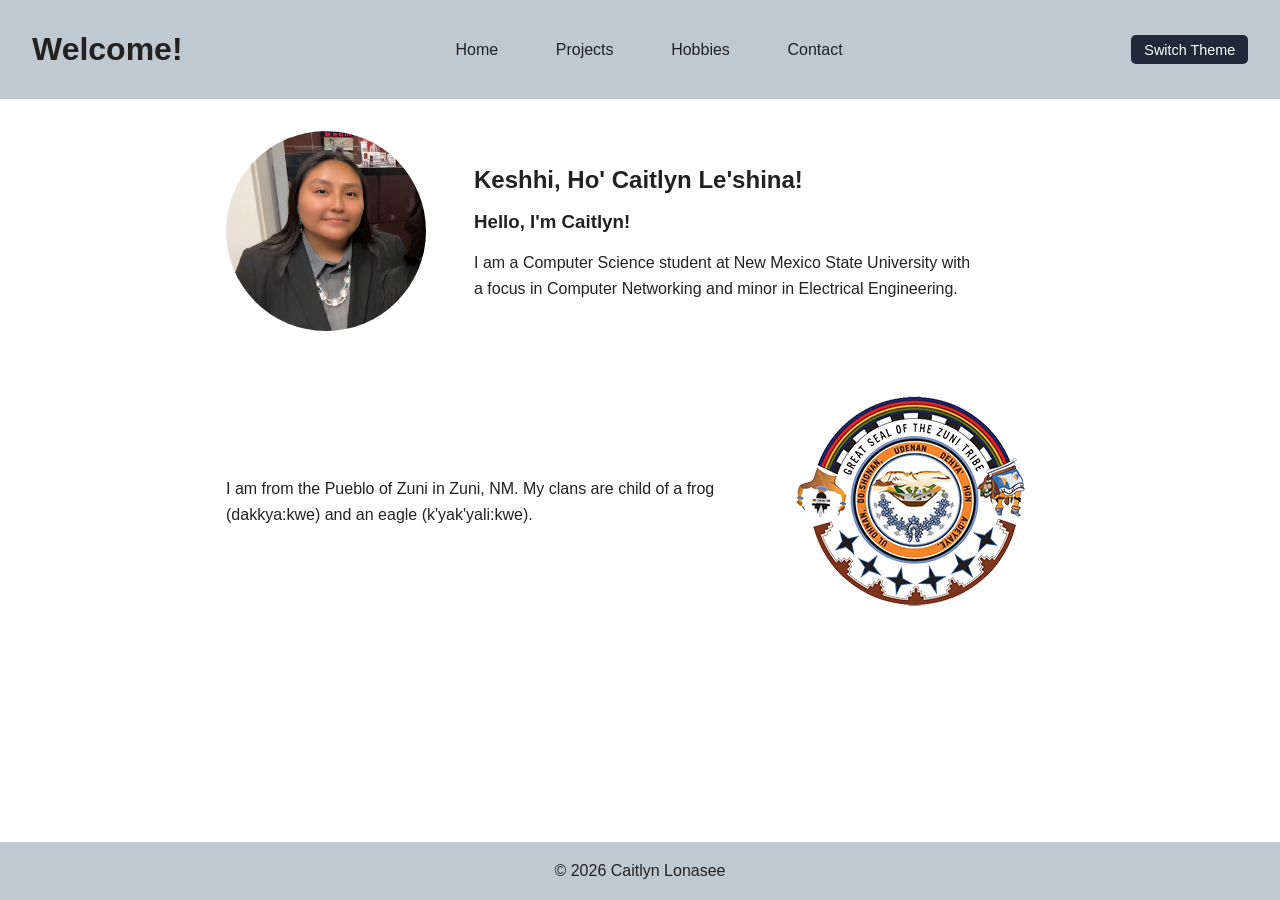
==== index.html @ 331db3bd "Initial commint - personal website" ====
<!-- this is the landing page, the home of all -->
<!-- this holds 'about me' -->
<!doctype html>

<!-- sets language to english -->
<html lang="en">
  <!-- containter for metadata -->
  <head>
    <!-- character encoding -->
    <meta charset="UTF-8" />

    <!-- responsive web design -->
    <meta name="viewport" content="width = device-width, initial-scale = 1.0" />

    <!-- link to main stylesheet -->
    <link rel="stylesheet" href="style.css" />

    <!-- tab title -->
    <title>Caitlyn's Personal Website</title>
  </head>

  <!-- contains visible content of webpage -->
  <body>
    <!-- identifies page -->
    <header class="website-header">
      <!-- Website title -->
      <h1 class="website-title">Welcome!</h1>

      <!-- navigation menu -->
      <nav class="website-nav">
        <!-- unordered list -->
        <ul>
          <!-- the following are links to other pages through -->
          <li><a href="index.html">Home</a></li>
          <li><a href="projects.html">Projects</a></li>
          <li><a href="hobbies.html">Hobbies</a></li>
          <li><a href="contact.html">Contact</a></li>
        </ul>
      </nav>
      <!-- dark mode for extra credit -->
      <button id="theme-toggle" class="theme-button">Switch Theme</button>
    </header>

    <!-- main content area -->
    <main class="content">
      <!-- about section -->
      <section class="intro">
        <!-- image of self-->
         <div class="intro-top">
        <img src="profilePic.jpg" alt="Photo of Me" class="profile-image" />

        <!-- about me bio -->
        <div class="aboutme-text">
          <h2>Keshhi, Ho' Caitlyn Le'shina!</h2>
          <h3>Hello, I'm Caitlyn!</h3>
          <p>
            I am a Computer Science student at New Mexico State University with a focus in
            Computer Networking and minor in Electrical Engineering.
          </p>
        </div>
        </div>
        <!-- zuni -->
         <div class="intro-bottom">
          <div class="aboutme-bottom">
          <p>
            I am from the Pueblo of Zuni in Zuni, NM. My clans are child of a
            frog (dakkya:kwe) and an eagle (k'yak'yali:kwe).
          </p>
          </div>
          <img src="tribalSeal.png" alt="tribal seal" class="second-image">
         </div>
      </section>
    </main>

    <!-- footer -->
    <footer class="website-footer">
      <p>© 2026 Caitlyn Lonasee</p>
    </footer>

    <script>
  const toggleButton = document.getElementById("theme-toggle");

  // Check saved theme on page load
  if (localStorage.getItem("theme") === "dark") {
    document.body.classList.add("dark");
    toggleButton.textContent = "Light Mode";
  }

  toggleButton.onclick = function () {
    document.body.classList.toggle("dark");

    if (document.body.classList.contains("dark")) {
      localStorage.setItem("theme", "dark");
      this.textContent = "Light Mode";
    } else {
      localStorage.setItem("theme", "light");
      this.textContent = "Dark Mode";
    }
  };
</script>


  </body>
</html>
---- style.css ----
* {
  margin: 0;
  padding: 0;
  box-sizing: border-box;
}

/* Base Layout */
body {
  font-family: Arial, Helvetica, sans-serif;
  line-height: 1.6;
  background-color: #ffffff;
  color: #222;

  display: flex;
  flex-direction: column;
  min-height: 100vh; /* keeps footer at bottom */
  transition: background-color 0.3s ease, color 0.3s ease;
}

/* Header & Navigation */
.website-header {
  background-color: #bfc9d1;
  color: #222;
  padding: 1.5rem 2rem;

  display: flex;
  justify-content: space-between;
  align-items: center;
}

.website-title {
  font-size: 2rem;
}

/* Navigation */
.website-nav ul {
  list-style: none;
  display: flex;
}

.website-nav li {
  margin: 0 1rem;
}

.website-nav a {
  color: #222;
  text-decoration: none;
  padding: 0.5rem 0.8rem;
  border-radius: 4px;
  transition: background-color 0.2s ease;
}

.website-nav a:hover {
  background-color: #ffffff;
}

/* Main Content Container */
.content {
  max-width: 1000px;
  margin: 2rem auto;
  padding: 0 1rem;
  flex: 1; /* allows page to grow */
}

/* Home Page Intro Section */
.intro {
  max-width: 1000px;
  margin: 0 auto;
}

/* Top Row (profile + intro text) */
.intro-top {
  display: flex;
  align-items: center;
  gap: 3rem;
}

/* Bottom Row (paragraph + seal image) */
.intro-bottom {
  display: flex;
  align-items: center;
  gap: 3rem;
  margin-top: 3rem;
}

/* Profile Image */
.profile-image {
  width: 200px;
  height: 200px;
  border-radius: 50%;
  object-fit: cover;
}

/* Main intro text */
.aboutme-text,
.aboutme-bottom {
  flex: 1;
  max-width: 500px;
}

.aboutme-text h2 {
  margin-bottom: 0.5rem;
}

.aboutme-text h3 {
  margin-bottom: 0.8rem;
}

/* Secondary Image (Zuni seal) */
.secondary-image {
  width: 200px;
  height: 200px;
  border-radius: 50%;
  object-fit: cover;
}

/* Projects Page */
.projects h2 {
  margin-bottom: 2rem;
  text-align: center;
}

.project-container {
  display: flex;
  gap: 2rem;
  flex-wrap: wrap;
  justify-content: center;
  align-items: stretch; /* makes cards equal height */
}

.project-card {
  background: #e0e0e0;
  padding: 1.5rem;
  border-radius: 8px;
  width: 300px;

  display: flex;
  flex-direction: column;
}

.project-card img {
  width: 100%;
  height: auto;
  object-fit: cover;
  border-radius: 6px;
  margin-bottom: 1rem;
}

/* Hobbies Page */
.hobbies h2 {
  margin-bottom: 2rem;
  text-align: center;
}

.hobbies-container {
  display: flex;
  gap: 2rem;
  flex-wrap: wrap;
  justify-content: center;
}

.hobbies-card {
  background: #e0e0e0;
  padding: 1.5rem;
  border-radius: 8px;
  width: 300px;
  display: flex;
  flex-direction: column;
}

.hobbies-card img {
  width: 100%;
  height: auto;
  object-fit: cover;
  border-radius: 6px;
  margin-bottom: 1rem;
}

/* Contact Page */
.contact {
  max-width: 600px;
  margin: 3rem auto;
  background: #ffffff;
  padding: 2rem;
  border-radius: 10px;
  text-align: center;
}

.contact h2 {
  margin-bottom: 1rem;
}

.contact-info {
  margin-top: 1.5rem;
  line-height: 2;
}

/* Footer */
.website-footer {
  background-color: #bfc9d1;
  color: #222;
  text-align: center;
  padding: 1rem;
  margin-top: 3rem;
}

/* Dark Mode */
.theme-button {
  margin-left: 1rem;
  padding: 0.4rem 0.8rem;
  border: none;
  border-radius: 5px;
  cursor: pointer;
  background-color: #1f2937;
  color: white;
  font-size: 0.9rem;
}

.theme-button:hover {
  opacity: 0.9;
}

body.dark {
  background-color: #111827;
  color: #f3f4f6;
}

body.dark .website-header {
  background-color: #1f2937;
  color: #f3f4f6;
}

body.dark .website-nav a {
  color: #f3f4f6;
}

body.dark .project-card,
body.dark .hobbies-card,
body.dark .contact {
  background-color: #1f2937;
  color: #f3f4f6;
}

body.dark .website-footer {
  background-color: #1f2937;
}


/* Responsive Design */

@media (max-width: 768px) {

  .website-header {
    flex-direction: column;
    text-align: center;
  }

  .website-nav ul {
    flex-direction: column;
  }

  .website-nav li {
    margin: 0.5rem 0;
  }

  .intro-top,
  .intro-bottom {
    flex-direction: column;
    text-align: center;
  }

  .profile-image {
    width: 150px;
    height: 150px;
  }

  .secondary-image {
    width: 180px;
    height: 180px;
  }

  .project-container,
  .hobbies-container {
    flex-direction: column;
    align-items: center;
  }
}
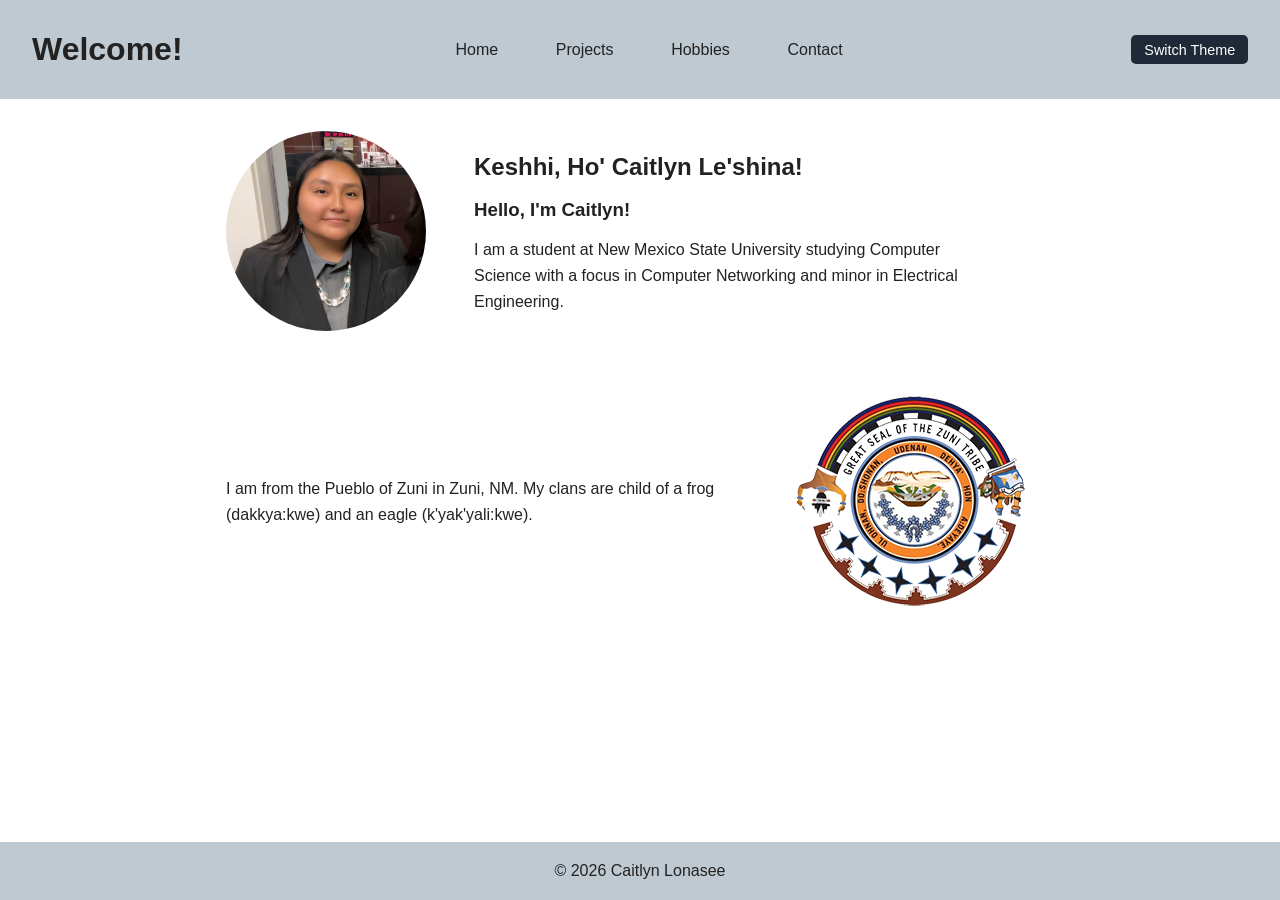
==== commit d713962c: "updated index.html" ====
--- a/index.html
+++ b/index.html
@@ -54,7 +54,7 @@
           <h2>Keshhi, Ho' Caitlyn Le'shina!</h2>
           <h3>Hello, I'm Caitlyn!</h3>
           <p>
-            I am a Computer Science student at New Mexico State University with a focus in
+            I am a student at New Mexico State University studying Computer Science with a focus in
             Computer Networking and minor in Electrical Engineering.
           </p>
         </div>
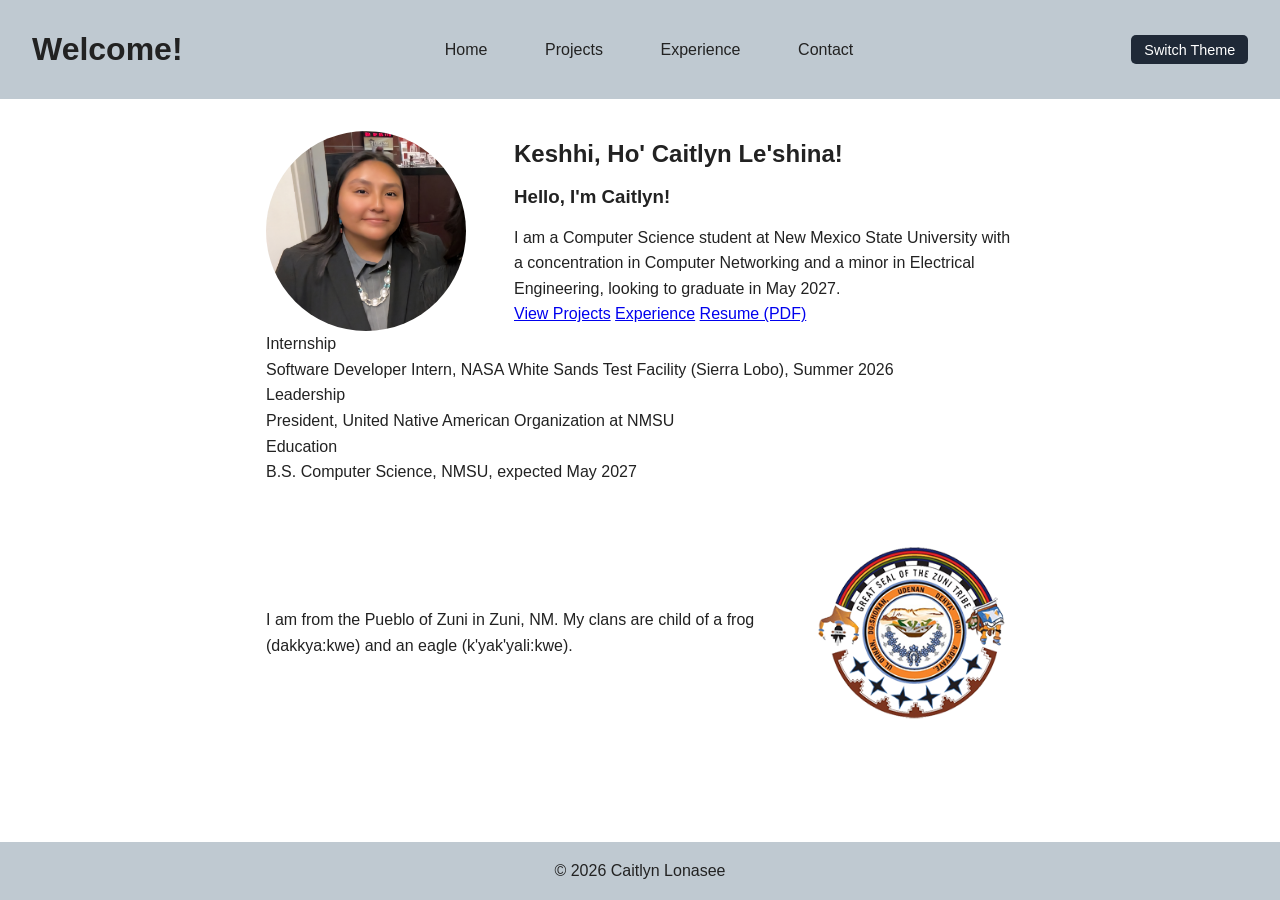
==== commit 0fdc15b9: "website updates pt.1, remove hobbies, new index" ====
--- a/index.html
+++ b/index.html
@@ -11,12 +11,13 @@
 
     <!-- responsive web design -->
     <meta name="viewport" content="width = device-width, initial-scale = 1.0" />
+    <meta name="description" content="Caitlyn Lonasee - Computer Science Student at New Mexico State University (Computer Networking, Minor: Electrical Engineering)"/>
 
     <!-- link to main stylesheet -->
     <link rel="stylesheet" href="style.css" />
 
     <!-- tab title -->
-    <title>Caitlyn's Personal Website</title>
+    <title>Caitlyn Lonasee | Personal Website</title>
   </head>
 
   <!-- contains visible content of webpage -->
@@ -33,11 +34,11 @@
           <!-- the following are links to other pages through -->
           <li><a href="index.html">Home</a></li>
           <li><a href="projects.html">Projects</a></li>
-          <li><a href="hobbies.html">Hobbies</a></li>
+          <li><a href="experience.html">Experience</a></li>
           <li><a href="contact.html">Contact</a></li>
         </ul>
       </nav>
-      <!-- dark mode for extra credit -->
+      <!-- dark mode -->
       <button id="theme-toggle" class="theme-button">Switch Theme</button>
     </header>
 
@@ -54,51 +55,47 @@
           <h2>Keshhi, Ho' Caitlyn Le'shina!</h2>
           <h3>Hello, I'm Caitlyn!</h3>
           <p>
-            I am a student at New Mexico State University studying Computer Science with a focus in
-            Computer Networking and minor in Electrical Engineering.
+            I am a Computer Science student at New Mexico State University with a concentration in Computer Networking and a minor in Electrical Engineering, looking to graduate in May 2027.
           </p>
+        <div class="button-row">
+              <a class="link-button" href="projects.html">View Projects</a>
+              <a class="link-button outline" href="experience.html">Experience</a>
+              <a class="link-button outline" href="Caitlyn_Lonasee_Resume.pdf" target="_blank" rel="noopener">Resume (PDF)</a>
+            </div>
+          </div>
         </div>
+
+        <div class="highlights">
+          <div class="highlight">
+            <span class="highlight-label">Internship</span>
+            <p>Software Developer Intern, NASA White Sands Test Facility (Sierra Lobo), Summer 2026</p>
+          </div>
+          <div class="highlight">
+            <span class="highlight-label">Leadership</span>
+            <p>President, United Native American Organization at NMSU</p>
+          </div>
+          <div class="highlight">
+            <span class="highlight-label">Education</span>
+            <p>B.S. Computer Science, NMSU, expected May 2027</p>
+          </div>
         </div>
-        <!-- zuni -->
-         <div class="intro-bottom">
+
+        <div class="intro-bottom">
           <div class="aboutme-bottom">
-          <p>
-            I am from the Pueblo of Zuni in Zuni, NM. My clans are child of a
-            frog (dakkya:kwe) and an eagle (k'yak'yali:kwe).
-          </p>
+            <p>
+              I am from the Pueblo of Zuni in Zuni, NM. My clans are child of a
+              frog (dakkya:kwe) and an eagle (k'yak'yali:kwe).
+            </p>
           </div>
-          <img src="tribalSeal.png" alt="tribal seal" class="second-image">
-         </div>
+          <img src="tribalSeal.png" alt="Pueblo of Zuni tribal seal" class="secondary-image" />
+        </div>
       </section>
     </main>
 
-    <!-- footer -->
     <footer class="website-footer">
-      <p>© 2026 Caitlyn Lonasee</p>
+      <p>&copy; 2026 Caitlyn Lonasee</p>
     </footer>
 
-    <script>
-  const toggleButton = document.getElementById("theme-toggle");
-
-  // Check saved theme on page load
-  if (localStorage.getItem("theme") === "dark") {
-    document.body.classList.add("dark");
-    toggleButton.textContent = "Light Mode";
-  }
-
-  toggleButton.onclick = function () {
-    document.body.classList.toggle("dark");
-
-    if (document.body.classList.contains("dark")) {
-      localStorage.setItem("theme", "dark");
-      this.textContent = "Light Mode";
-    } else {
-      localStorage.setItem("theme", "light");
-      this.textContent = "Dark Mode";
-    }
-  };
-</script>
-
-
+    <script src="script.js"></script>
   </body>
-</html>
+</html>
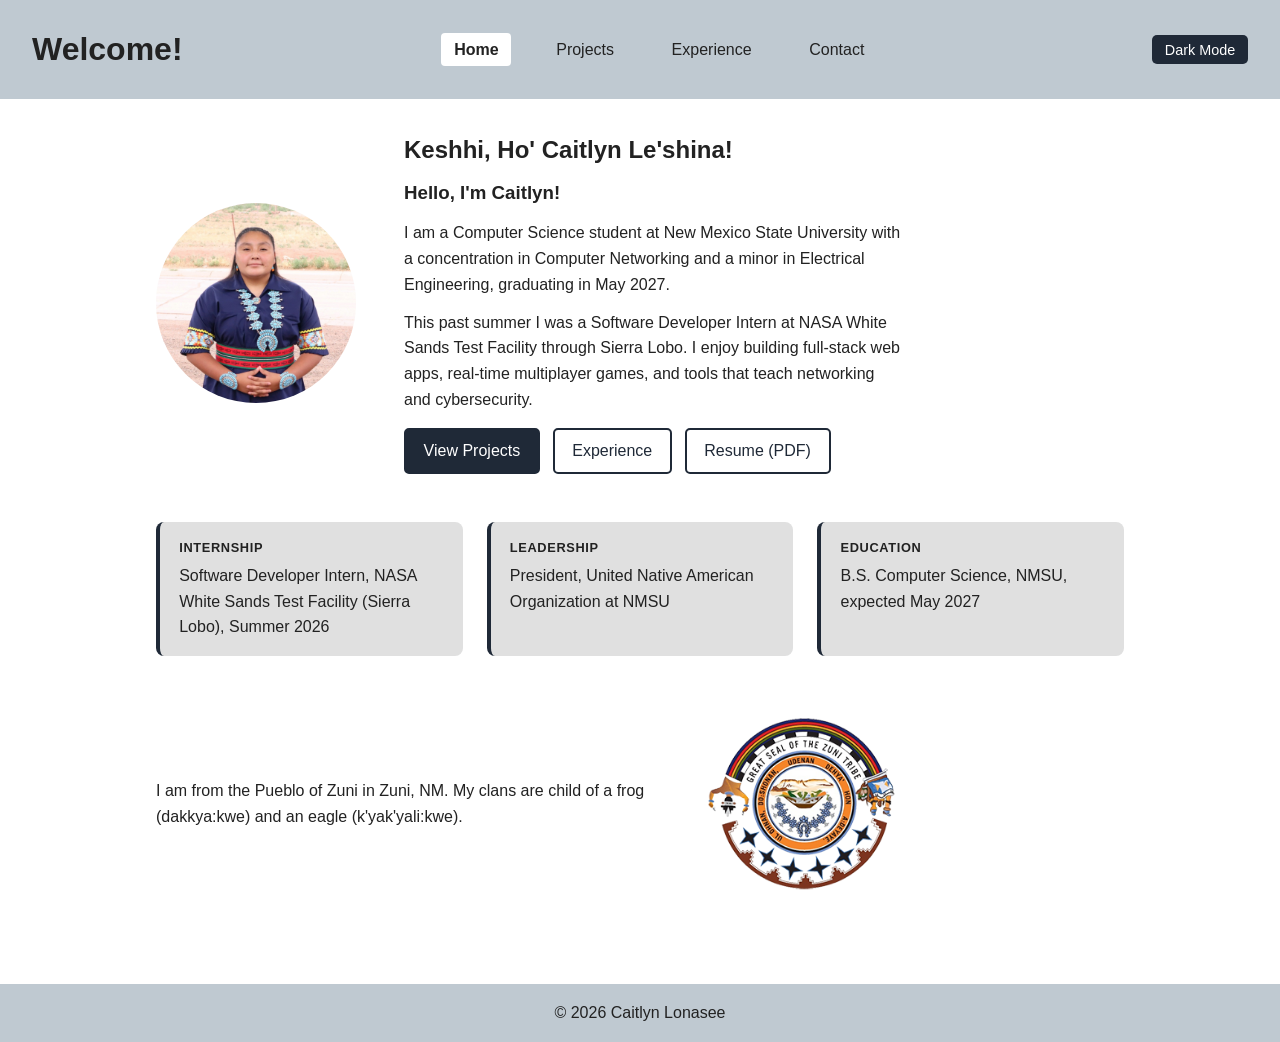
==== commit 6acf7864: "some updates to make website a lil more profesh" ====
--- a/index.html
+++ b/index.html
@@ -1,101 +1,111 @@
-<!-- this is the landing page, the home of all -->
-<!-- this holds 'about me' -->
-<!doctype html>
-
-<!-- sets language to english -->
-<html lang="en">
-  <!-- containter for metadata -->
-  <head>
-    <!-- character encoding -->
-    <meta charset="UTF-8" />
-
-    <!-- responsive web design -->
-    <meta name="viewport" content="width = device-width, initial-scale = 1.0" />
-    <meta name="description" content="Caitlyn Lonasee - Computer Science Student at New Mexico State University (Computer Networking, Minor: Electrical Engineering)"/>
-
-    <!-- link to main stylesheet -->
-    <link rel="stylesheet" href="style.css" />
-
-    <!-- tab title -->
-    <title>Caitlyn Lonasee | Personal Website</title>
-  </head>
-
-  <!-- contains visible content of webpage -->
-  <body>
-    <!-- identifies page -->
-    <header class="website-header">
-      <!-- Website title -->
-      <h1 class="website-title">Welcome!</h1>
-
-      <!-- navigation menu -->
-      <nav class="website-nav">
-        <!-- unordered list -->
-        <ul>
-          <!-- the following are links to other pages through -->
-          <li><a href="index.html">Home</a></li>
-          <li><a href="projects.html">Projects</a></li>
-          <li><a href="experience.html">Experience</a></li>
-          <li><a href="contact.html">Contact</a></li>
-        </ul>
-      </nav>
-      <!-- dark mode -->
-      <button id="theme-toggle" class="theme-button">Switch Theme</button>
-    </header>
-
-    <!-- main content area -->
-    <main class="content">
-      <!-- about section -->
-      <section class="intro">
-        <!-- image of self-->
-         <div class="intro-top">
-        <img src="profilePic.jpg" alt="Photo of Me" class="profile-image" />
-
-        <!-- about me bio -->
-        <div class="aboutme-text">
-          <h2>Keshhi, Ho' Caitlyn Le'shina!</h2>
-          <h3>Hello, I'm Caitlyn!</h3>
-          <p>
-            I am a Computer Science student at New Mexico State University with a concentration in Computer Networking and a minor in Electrical Engineering, looking to graduate in May 2027.
-          </p>
-        <div class="button-row">
-              <a class="link-button" href="projects.html">View Projects</a>
-              <a class="link-button outline" href="experience.html">Experience</a>
-              <a class="link-button outline" href="Caitlyn_Lonasee_Resume.pdf" target="_blank" rel="noopener">Resume (PDF)</a>
-            </div>
-          </div>
-        </div>
-
-        <div class="highlights">
-          <div class="highlight">
-            <span class="highlight-label">Internship</span>
-            <p>Software Developer Intern, NASA White Sands Test Facility (Sierra Lobo), Summer 2026</p>
-          </div>
-          <div class="highlight">
-            <span class="highlight-label">Leadership</span>
-            <p>President, United Native American Organization at NMSU</p>
-          </div>
-          <div class="highlight">
-            <span class="highlight-label">Education</span>
-            <p>B.S. Computer Science, NMSU, expected May 2027</p>
-          </div>
-        </div>
-
-        <div class="intro-bottom">
-          <div class="aboutme-bottom">
-            <p>
-              I am from the Pueblo of Zuni in Zuni, NM. My clans are child of a
-              frog (dakkya:kwe) and an eagle (k'yak'yali:kwe).
-            </p>
-          </div>
-          <img src="tribalSeal.png" alt="Pueblo of Zuni tribal seal" class="secondary-image" />
-        </div>
-      </section>
-    </main>
-
-    <footer class="website-footer">
-      <p>&copy; 2026 Caitlyn Lonasee</p>
-    </footer>
-
-    <script src="script.js"></script>
-  </body>
-</html>+<!doctype html>
+
+<!-- sets language to english -->
+<html lang="en">
+  <head>
+    <meta charset="UTF-8" />
+    <meta name="viewport" content="width=device-width, initial-scale=1.0" />
+    <meta
+      name="description"
+      content="Caitlyn Lonasee - Computer Science student at New Mexico State University (Computer Networking, minor in Electrical Engineering)."
+    />
+    <link rel="stylesheet" href="style.css" />
+    <title>Caitlyn Lonasee | Personal Website</title>
+  </head>
+
+  <body>
+    <header class="website-header">
+      <h1 class="website-title">Welcome!</h1>
+
+      <nav class="website-nav">
+        <ul>
+          <li><a href="index.html" class="active">Home</a></li>
+          <li><a href="projects.html">Projects</a></li>
+          <li><a href="experience.html">Experience</a></li>
+          <li><a href="contact.html">Contact</a></li>
+        </ul>
+      </nav>
+      <!-- dark mode toggle -->
+      <button id="theme-toggle" class="theme-button">Dark Mode</button>
+    </header>
+
+    <main class="content">
+      <section class="intro">
+        <div class="intro-top">
+          <img
+            src="websiteProfilePic.jpg"
+            alt="Photo of Caitlyn Lonasee"
+            class="profile-image"
+          />
+
+          <div class="aboutme-text">
+            <h2>Keshhi, Ho' Caitlyn Le'shina!</h2>
+            <h3>Hello, I'm Caitlyn!</h3>
+            <p>
+              I am a Computer Science student at New Mexico State University
+              with a concentration in Computer Networking and a minor in
+              Electrical Engineering, graduating in May 2027.
+            </p>
+            <p>
+              This past summer I was a Software Developer Intern at NASA White
+              Sands Test Facility through Sierra Lobo. I enjoy building
+              full-stack web apps, real-time multiplayer games, and tools that
+              teach networking and cybersecurity.
+            </p>
+            <div class="button-row">
+              <a class="link-button" href="projects.html">View Projects</a>
+              <a class="link-button outline" href="experience.html"
+                >Experience</a
+              >
+              <a
+                class="link-button outline"
+                href="Caitlyn_Lonasee_Resume.pdf"
+                target="_blank"
+                rel="noopener"
+                >Resume (PDF)</a
+              >
+            </div>
+          </div>
+        </div>
+
+        <div class="highlights">
+          <div class="highlight">
+            <span class="highlight-label">Internship</span>
+            <p>
+              Software Developer Intern, NASA White Sands Test Facility (Sierra
+              Lobo), Summer 2026
+            </p>
+          </div>
+          <div class="highlight">
+            <span class="highlight-label">Leadership</span>
+            <p>President, United Native American Organization at NMSU</p>
+          </div>
+          <div class="highlight">
+            <span class="highlight-label">Education</span>
+            <p>B.S. Computer Science, NMSU, expected May 2027</p>
+          </div>
+        </div>
+
+        <div class="intro-bottom">
+          <div class="aboutme-bottom">
+            <p>
+              I am from the Pueblo of Zuni in Zuni, NM. My clans are child of a
+              frog (dakkya:kwe) and an eagle (k'yak'yali:kwe).
+            </p>
+          </div>
+          <img
+            src="tribalSeal.png"
+            alt="Pueblo of Zuni tribal seal"
+            class="secondary-image"
+          />
+        </div>
+      </section>
+    </main>
+
+    <footer class="website-footer">
+      <p>&copy; 2026 Caitlyn Lonasee</p>
+    </footer>
+
+    <script src="script.js"></script>
+  </body>
+</html>
--- a/style.css
+++ b/style.css
@@ -1,287 +1,471 @@
-* {
-  margin: 0;
-  padding: 0;
-  box-sizing: border-box;
-}
-
-/* Base Layout */
-body {
-  font-family: Arial, Helvetica, sans-serif;
-  line-height: 1.6;
-  background-color: #ffffff;
-  color: #222;
-
-  display: flex;
-  flex-direction: column;
-  min-height: 100vh; /* keeps footer at bottom */
-  transition: background-color 0.3s ease, color 0.3s ease;
-}
-
-/* Header & Navigation */
-.website-header {
-  background-color: #bfc9d1;
-  color: #222;
-  padding: 1.5rem 2rem;
-
-  display: flex;
-  justify-content: space-between;
-  align-items: center;
-}
-
-.website-title {
-  font-size: 2rem;
-}
-
-/* Navigation */
-.website-nav ul {
-  list-style: none;
-  display: flex;
-}
-
-.website-nav li {
-  margin: 0 1rem;
-}
-
-.website-nav a {
-  color: #222;
-  text-decoration: none;
-  padding: 0.5rem 0.8rem;
-  border-radius: 4px;
-  transition: background-color 0.2s ease;
-}
-
-.website-nav a:hover {
-  background-color: #ffffff;
-}
-
-/* Main Content Container */
-.content {
-  max-width: 1000px;
-  margin: 2rem auto;
-  padding: 0 1rem;
-  flex: 1; /* allows page to grow */
-}
-
-/* Home Page Intro Section */
-.intro {
-  max-width: 1000px;
-  margin: 0 auto;
-}
-
-/* Top Row (profile + intro text) */
-.intro-top {
-  display: flex;
-  align-items: center;
-  gap: 3rem;
-}
-
-/* Bottom Row (paragraph + seal image) */
-.intro-bottom {
-  display: flex;
-  align-items: center;
-  gap: 3rem;
-  margin-top: 3rem;
-}
-
-/* Profile Image */
-.profile-image {
-  width: 200px;
-  height: 200px;
-  border-radius: 50%;
-  object-fit: cover;
-}
-
-/* Main intro text */
-.aboutme-text,
-.aboutme-bottom {
-  flex: 1;
-  max-width: 500px;
-}
-
-.aboutme-text h2 {
-  margin-bottom: 0.5rem;
-}
-
-.aboutme-text h3 {
-  margin-bottom: 0.8rem;
-}
-
-/* Secondary Image (Zuni seal) */
-.secondary-image {
-  width: 200px;
-  height: 200px;
-  border-radius: 50%;
-  object-fit: cover;
-}
-
-/* Projects Page */
-.projects h2 {
-  margin-bottom: 2rem;
-  text-align: center;
-}
-
-.project-container {
-  display: flex;
-  gap: 2rem;
-  flex-wrap: wrap;
-  justify-content: center;
-  align-items: stretch; /* makes cards equal height */
-}
-
-.project-card {
-  background: #e0e0e0;
-  padding: 1.5rem;
-  border-radius: 8px;
-  width: 300px;
-
-  display: flex;
-  flex-direction: column;
-}
-
-.project-card img {
-  width: 100%;
-  height: auto;
-  object-fit: cover;
-  border-radius: 6px;
-  margin-bottom: 1rem;
-}
-
-/* Hobbies Page */
-.hobbies h2 {
-  margin-bottom: 2rem;
-  text-align: center;
-}
-
-.hobbies-container {
-  display: flex;
-  gap: 2rem;
-  flex-wrap: wrap;
-  justify-content: center;
-}
-
-.hobbies-card {
-  background: #e0e0e0;
-  padding: 1.5rem;
-  border-radius: 8px;
-  width: 300px;
-  display: flex;
-  flex-direction: column;
-}
-
-.hobbies-card img {
-  width: 100%;
-  height: auto;
-  object-fit: cover;
-  border-radius: 6px;
-  margin-bottom: 1rem;
-}
-
-/* Contact Page */
-.contact {
-  max-width: 600px;
-  margin: 3rem auto;
-  background: #ffffff;
-  padding: 2rem;
-  border-radius: 10px;
-  text-align: center;
-}
-
-.contact h2 {
-  margin-bottom: 1rem;
-}
-
-.contact-info {
-  margin-top: 1.5rem;
-  line-height: 2;
-}
-
-/* Footer */
-.website-footer {
-  background-color: #bfc9d1;
-  color: #222;
-  text-align: center;
-  padding: 1rem;
-  margin-top: 3rem;
-}
-
-/* Dark Mode */
-.theme-button {
-  margin-left: 1rem;
-  padding: 0.4rem 0.8rem;
-  border: none;
-  border-radius: 5px;
-  cursor: pointer;
-  background-color: #1f2937;
-  color: white;
-  font-size: 0.9rem;
-}
-
-.theme-button:hover {
-  opacity: 0.9;
-}
-
-body.dark {
-  background-color: #111827;
-  color: #f3f4f6;
-}
-
-body.dark .website-header {
-  background-color: #1f2937;
-  color: #f3f4f6;
-}
-
-body.dark .website-nav a {
-  color: #f3f4f6;
-}
-
-body.dark .project-card,
-body.dark .hobbies-card,
-body.dark .contact {
-  background-color: #1f2937;
-  color: #f3f4f6;
-}
-
-body.dark .website-footer {
-  background-color: #1f2937;
-}
-
-
-/* Responsive Design */
-
-@media (max-width: 768px) {
-
-  .website-header {
-    flex-direction: column;
-    text-align: center;
-  }
-
-  .website-nav ul {
-    flex-direction: column;
-  }
-
-  .website-nav li {
-    margin: 0.5rem 0;
-  }
-
-  .intro-top,
-  .intro-bottom {
-    flex-direction: column;
-    text-align: center;
-  }
-
-  .profile-image {
-    width: 150px;
-    height: 150px;
-  }
-
-  .secondary-image {
-    width: 180px;
-    height: 180px;
-  }
-
-  .project-container,
-  .hobbies-container {
-    flex-direction: column;
-    align-items: center;
-  }
-}
+* {
+  margin: 0;
+  padding: 0;
+  box-sizing: border-box;
+}
+
+/* Base Layout */
+body {
+  font-family: Arial, Helvetica, sans-serif;
+  line-height: 1.6;
+  background-color: #ffffff;
+  color: #222;
+
+  display: flex;
+  flex-direction: column;
+  min-height: 100vh; /* keeps footer at bottom */
+  transition:
+    background-color 0.3s ease,
+    color 0.3s ease;
+}
+
+/* Header & Navigation */
+.website-header {
+  background-color: #bfc9d1;
+  color: #222;
+  padding: 1.5rem 2rem;
+
+  display: flex;
+  justify-content: space-between;
+  align-items: center;
+}
+
+.website-title {
+  font-size: 2rem;
+}
+
+/* Navigation */
+.website-nav ul {
+  list-style: none;
+  display: flex;
+}
+
+.website-nav li {
+  margin: 0 1rem;
+}
+
+.website-nav a {
+  color: #222;
+  text-decoration: none;
+  padding: 0.5rem 0.8rem;
+  border-radius: 4px;
+  transition: background-color 0.2s ease;
+}
+
+.website-nav a:hover {
+  background-color: #ffffff;
+}
+
+/* Main Content Container */
+.content {
+  max-width: 1000px;
+  margin: 2rem auto;
+  padding: 0 1rem;
+  flex: 1; /* allows page to grow */
+}
+
+/* Home Page Intro Section */
+.intro {
+  max-width: 1000px;
+  margin: 0 auto;
+}
+
+/* Top Row (profile + intro text) */
+.intro-top {
+  display: flex;
+  align-items: center;
+  gap: 3rem;
+}
+
+/* Bottom Row (paragraph + seal image) */
+.intro-bottom {
+  display: flex;
+  align-items: center;
+  gap: 3rem;
+  margin-top: 3rem;
+}
+
+/* Profile Image */
+.profile-image {
+  width: 200px;
+  height: 200px;
+  border-radius: 50%;
+  object-fit: cover;
+}
+
+/* Main intro text */
+.aboutme-text,
+.aboutme-bottom {
+  flex: 1;
+  max-width: 500px;
+}
+
+.aboutme-text h2 {
+  margin-bottom: 0.5rem;
+}
+
+.aboutme-text h3 {
+  margin-bottom: 0.8rem;
+}
+
+/* Secondary Image (Zuni seal) */
+.secondary-image {
+  width: 200px;
+  height: 200px;
+  border-radius: 50%;
+  object-fit: cover;
+}
+
+/* Projects Page */
+.projects h2 {
+  margin-bottom: 2rem;
+  text-align: center;
+}
+
+.project-container {
+  display: flex;
+  gap: 2rem;
+  flex-wrap: wrap;
+  justify-content: center;
+  align-items: stretch; /* makes cards equal height */
+}
+
+.project-card {
+  background: #e0e0e0;
+  padding: 1.5rem;
+  border-radius: 8px;
+  width: 300px;
+
+  display: flex;
+  flex-direction: column;
+}
+
+.project-card img {
+  width: 100%;
+  height: auto;
+  object-fit: cover;
+  border-radius: 6px;
+  margin-bottom: 1rem;
+}
+
+/* Contact Page */
+.contact {
+  max-width: 600px;
+  margin: 3rem auto;
+  background: #ffffff;
+  padding: 2rem;
+  border-radius: 10px;
+  text-align: center;
+}
+
+.contact h2 {
+  margin-bottom: 1rem;
+}
+
+.contact-info {
+  margin-top: 1.5rem;
+  line-height: 2;
+}
+
+/* Footer */
+.website-footer {
+  background-color: #bfc9d1;
+  color: #222;
+  text-align: center;
+  padding: 1rem;
+  margin-top: 3rem;
+}
+
+/* Dark Mode */
+.theme-button {
+  margin-left: 1rem;
+  padding: 0.4rem 0.8rem;
+  border: none;
+  border-radius: 5px;
+  cursor: pointer;
+  background-color: #1f2937;
+  color: white;
+  font-size: 0.9rem;
+}
+
+.theme-button:hover {
+  opacity: 0.9;
+}
+
+body.dark {
+  background-color: #111827;
+  color: #f3f4f6;
+}
+
+body.dark .website-header {
+  background-color: #1f2937;
+  color: #f3f4f6;
+}
+
+body.dark .website-nav a {
+  color: #f3f4f6;
+}
+
+body.dark .project-card,
+body.dark .contact {
+  background-color: #1f2937;
+  color: #f3f4f6;
+}
+
+body.dark .website-footer {
+  background-color: #1f2937;
+  color: #f3f4f6;
+}
+
+/* ---------- 2026 update additions ---------- */
+
+/* current page in the nav */
+.website-nav a.active {
+  background-color: #ffffff;
+  font-weight: bold;
+}
+
+body.dark .website-nav a:hover,
+body.dark .website-nav a.active {
+  background-color: #374151;
+}
+
+/* home: buttons + highlight strip */
+.aboutme-text p {
+  margin-bottom: 0.8rem;
+}
+
+.button-row {
+  display: flex;
+  gap: 0.8rem;
+  flex-wrap: wrap;
+  margin-top: 1rem;
+}
+
+.link-button {
+  display: inline-block;
+  padding: 0.5rem 1.1rem;
+  border-radius: 5px;
+  background-color: #1f2937;
+  color: #ffffff;
+  text-decoration: none;
+  border: 2px solid #1f2937;
+}
+
+.link-button.outline {
+  background-color: transparent;
+  color: #1f2937;
+}
+
+.link-button:hover {
+  opacity: 0.85;
+}
+
+body.dark .link-button {
+  background-color: #bfc9d1;
+  border-color: #bfc9d1;
+  color: #111827;
+}
+
+body.dark .link-button.outline {
+  background-color: transparent;
+  color: #bfc9d1;
+}
+
+.highlights {
+  display: flex;
+  gap: 1.5rem;
+  margin-top: 3rem;
+  flex-wrap: wrap;
+}
+
+.highlight {
+  flex: 1;
+  min-width: 220px;
+  background: #e0e0e0;
+  border-radius: 8px;
+  padding: 1rem 1.2rem;
+  border-left: 4px solid #1f2937;
+}
+
+.highlight-label {
+  display: block;
+  font-size: 0.8rem;
+  font-weight: bold;
+  text-transform: uppercase;
+  letter-spacing: 0.05em;
+  margin-bottom: 0.3rem;
+}
+
+body.dark .highlight {
+  background-color: #1f2937;
+  border-left-color: #bfc9d1;
+}
+
+/* projects: banner for cards without a screenshot, tags, links */
+.project-banner {
+  height: 140px;
+  border-radius: 6px;
+  margin-bottom: 1rem;
+  background: linear-gradient(135deg, #1f2937, #4b5d6e);
+  display: flex;
+  align-items: center;
+  justify-content: center;
+  text-align: center;
+  padding: 1rem;
+}
+
+.project-banner span {
+  color: #ffffff;
+  font-size: 1.4rem;
+  font-weight: bold;
+}
+
+.project-card h3 {
+  margin-bottom: 0.2rem;
+}
+
+.project-meta {
+  font-size: 0.85rem;
+  font-style: italic;
+  margin-bottom: 0.6rem;
+  opacity: 0.8;
+}
+
+.tags {
+  list-style: none;
+  display: flex;
+  flex-wrap: wrap;
+  gap: 0.4rem;
+  margin-top: auto;
+  padding-top: 1rem;
+}
+
+.tags li {
+  font-size: 0.75rem;
+  background: #ffffff;
+  border-radius: 999px;
+  padding: 0.15rem 0.6rem;
+}
+
+body.dark .tags li {
+  background: #374151;
+}
+
+.project-link {
+  margin-top: 0.8rem;
+  font-weight: bold;
+  color: #1f2937;
+}
+
+body.dark .project-link,
+body.dark .more-link a,
+body.dark .contact a {
+  color: #93c5fd;
+}
+
+.more-link {
+  text-align: center;
+  margin-top: 2rem;
+}
+
+/* experience page */
+.experience h2 {
+  margin: 2.5rem 0 1rem;
+  padding-bottom: 0.3rem;
+  border-bottom: 2px solid #bfc9d1;
+}
+
+.experience h2:first-child {
+  margin-top: 0;
+}
+
+.entry {
+  margin-bottom: 1.5rem;
+}
+
+.entry-head {
+  display: flex;
+  justify-content: space-between;
+  align-items: baseline;
+  gap: 1rem;
+  flex-wrap: wrap;
+}
+
+.entry-date {
+  font-style: italic;
+  font-size: 0.9rem;
+  white-space: nowrap;
+}
+
+.entry-org {
+  font-style: italic;
+  margin-bottom: 0.3rem;
+}
+
+.entry ul {
+  margin-left: 1.3rem;
+}
+
+.lead-row {
+  margin-bottom: 0.6rem;
+}
+
+.skills p {
+  margin-bottom: 0.5rem;
+}
+
+body.dark .experience h2 {
+  border-bottom-color: #374151;
+}
+
+/* Responsive Design */
+
+@media (max-width: 768px) {
+  .highlights {
+    flex-direction: column;
+  }
+
+  .button-row {
+    justify-content: center;
+  }
+
+  .entry-head {
+    flex-direction: column;
+    gap: 0;
+  }
+
+  .website-header {
+    flex-direction: column;
+    text-align: center;
+  }
+
+  .website-nav ul {
+    flex-direction: column;
+  }
+
+  .website-nav li {
+    margin: 0.5rem 0;
+  }
+
+  .intro-top,
+  .intro-bottom {
+    flex-direction: column;
+    text-align: center;
+  }
+
+  .profile-image {
+    width: 150px;
+    height: 150px;
+  }
+
+  .secondary-image {
+    width: 180px;
+    height: 180px;
+  }
+
+  .project-container {
+    flex-direction: column;
+    align-items: center;
+  }
+}
